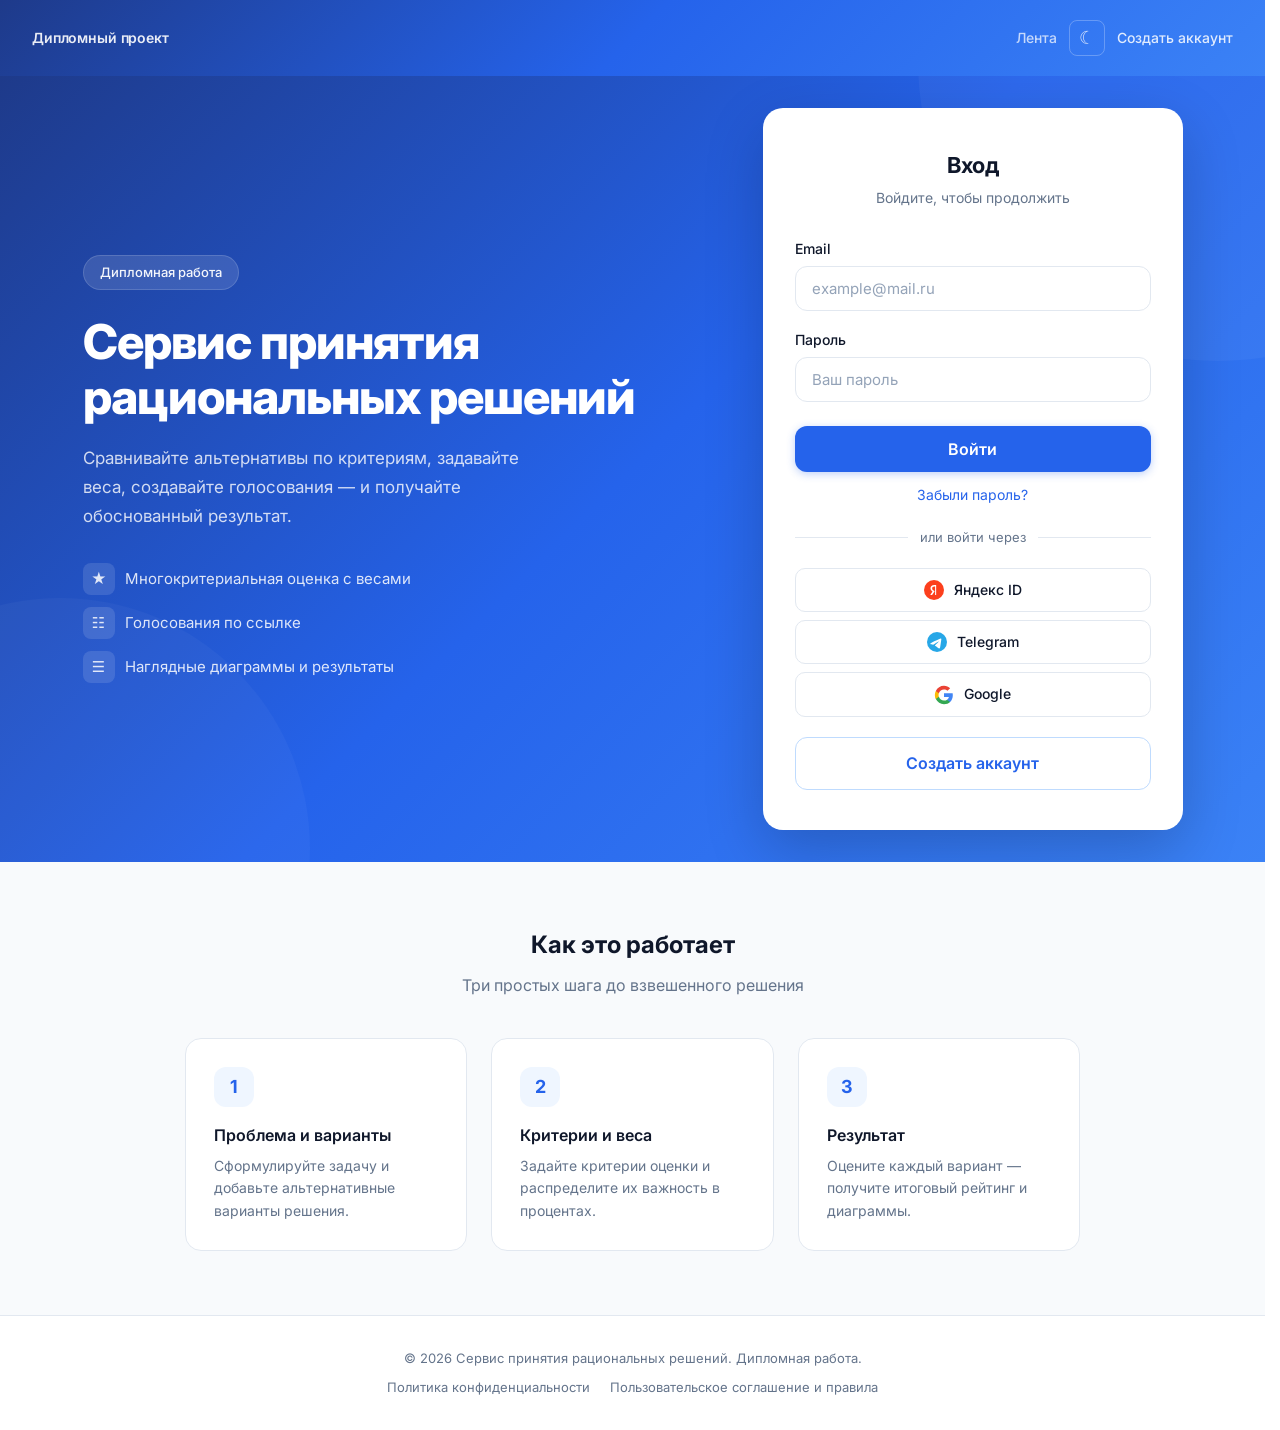
==== index.html @ 2f1ddd65 "Initial commit: Сервис принятия рациональных решений Made-with: Cursor" ====
<!DOCTYPE html>
<html lang="ru">
<head>
  <meta charset="UTF-8">
  <meta name="viewport" content="width=device-width, initial-scale=1.0">
  <title>Сервис рациональных решений</title>
  <link rel="stylesheet" href="css/styles.css">
</head>
<body>
  <div class="landing">
    <!-- Шапка -->
    <header class="topbar">
      <span class="topbar-title">Дипломный проект</span>
      <div style="display:flex;align-items:center;gap:0.75rem;">
        <a href="feed.html" class="topbar-link" style="opacity:0.85;">Лента</a>
        <button class="theme-toggle" id="themeToggle" title="Сменить тему" style="border-color:rgba(255,255,255,0.25);color:rgba(255,255,255,0.8);">&#9790;</button>
        <a href="register.html" class="topbar-link">Создать аккаунт</a>
      </div>
    </header>

    <!-- Герой: текст слева, форма входа справа -->
    <section class="hero-section">
      <div class="hero-grid">
        <div class="hero-text animate-in">
          <div class="hero-badge">Дипломная работа</div>
          <h1>Сервис принятия рациональных решений</h1>
          <p>Сравнивайте альтернативы по критериям, задавайте веса, создавайте голосования — и получайте обоснованный результат.</p>
          <ul class="hero-features">
            <li><span class="icon">&#9733;</span> Многокритериальная оценка с весами</li>
            <li><span class="icon">&#9783;</span> Голосования по ссылке</li>
            <li><span class="icon">&#9776;</span> Наглядные диаграммы и результаты</li>
          </ul>
        </div>

        <div class="hero-form-card animate-in delay-2">
          <h2>Вход</h2>
          <p class="subtitle">Войдите, чтобы продолжить</p>
          <form id="loginForm" class="auth-form" action="#" method="post">
            <div class="field">
              <label for="email">Email</label>
              <input type="email" id="email" name="email" placeholder="example@mail.ru" required>
            </div>
            <div class="field">
              <label for="password">Пароль</label>
              <input type="password" id="password" name="password" placeholder="Ваш пароль" required>
            </div>
            <button type="submit" class="btn btn-primary">Войти</button>
            <a href="forgot.html" style="display:block;text-align:center;margin-top:0.75rem;font-size:0.875rem;color:var(--primary);">Забыли пароль?</a>
          </form>
          <div class="oauth-divider">или войти через</div>
          <div class="oauth-buttons">
            <a href="/auth/yandex" class="btn-oauth yandex"><svg width="20" height="20" viewBox="0 0 24 24" fill="none"><circle cx="12" cy="12" r="12" fill="#FC3F1D"/><path d="M13.32 7.666h-.924c-1.694 0-2.585.858-2.585 2.123 0 1.43.616 2.1 1.881 2.959l1.045.704-3.003 4.548H7.49l2.695-4.076c-1.54-1.1-2.398-2.244-2.398-3.946 0-2.376 1.65-3.924 4.478-3.924h2.31V18h-1.254V7.666z" fill="#fff"/></svg>Яндекс ID</a>
            <a href="/auth/telegram" class="btn-oauth telegram"><svg width="20" height="20" viewBox="0 0 24 24" fill="none"><circle cx="12" cy="12" r="12" fill="#27A7E7"/><path d="M7.53 11.63c2.78-1.21 4.64-2.01 5.57-2.4 2.65-1.1 3.2-1.3 3.56-1.3.08 0 .26.02.37.11.1.08.12.18.14.26.01.08.03.24.01.37-.2 2.12-.99 7.27-1.4 9.65-.17 1-.51 1.34-.84 1.37-.72.07-1.26-.47-1.95-.93-1.09-.71-1.7-1.16-2.75-1.85-1.22-.8-.43-1.24.27-1.96.18-.19 3.36-3.08 3.42-3.34.01-.03.01-.15-.06-.21-.07-.06-.17-.04-.25-.02-.1.02-1.8 1.14-5.08 3.36-.48.33-.92.49-1.31.48-.43-.01-1.26-.24-1.88-.44-.76-.25-1.36-.38-1.31-.8.03-.22.33-.45.91-.68z" fill="#fff"/></svg>Telegram</a>
            <a href="/auth/google" class="btn-oauth google"><svg width="20" height="20" viewBox="0 0 24 24"><path d="M22.56 12.25c0-.78-.07-1.53-.2-2.25H12v4.26h5.92a5.06 5.06 0 0 1-2.2 3.32v2.77h3.57c2.08-1.92 3.28-4.74 3.28-8.1z" fill="#4285F4"/><path d="M12 23c2.97 0 5.46-.98 7.28-2.66l-3.57-2.77c-.98.66-2.23 1.06-3.71 1.06-2.86 0-5.29-1.93-6.16-4.53H2.18v2.84C3.99 20.53 7.7 23 12 23z" fill="#34A853"/><path d="M5.84 14.09A6.97 6.97 0 0 1 5.47 12c0-.72.13-1.43.37-2.09V7.07H2.18A11 11 0 0 0 1 12c0 1.78.43 3.46 1.18 4.93l3.66-2.84z" fill="#FBBC05"/><path d="M12 5.38c1.62 0 3.06.56 4.21 1.64l3.15-3.15C17.45 2.09 14.97 1 12 1 7.7 1 3.99 3.47 2.18 7.07l3.66 2.84c.87-2.6 3.3-4.53 6.16-4.53z" fill="#EA4335"/></svg>Google</a>
          </div>
          <div style="margin-top:0.75rem;"><a href="register.html" class="btn btn-outline" style="width:100%;">Создать аккаунт</a></div>
        </div>
      </div>
    </section>

    <!-- Как это работает -->
    <section class="how-section">
      <h2 class="how-section-title animate-in delay-1">Как это работает</h2>
      <p class="how-section-sub animate-in delay-2">Три простых шага до взвешенного решения</p>
      <div class="how-grid">
        <div class="step-card animate-in delay-2">
          <div class="step-num">1</div>
          <h3>Проблема и варианты</h3>
          <p>Сформулируйте задачу и добавьте альтернативные варианты решения.</p>
        </div>
        <div class="step-card animate-in delay-3">
          <div class="step-num">2</div>
          <h3>Критерии и веса</h3>
          <p>Задайте критерии оценки и распределите их важность в процентах.</p>
        </div>
        <div class="step-card animate-in delay-4">
          <div class="step-num">3</div>
          <h3>Результат</h3>
          <p>Оцените каждый вариант — получите итоговый рейтинг и диаграммы.</p>
        </div>
      </div>
    </section>

    <!-- Футер -->
    <footer class="footer">
      &copy; 2026 Сервис принятия рациональных решений. Дипломная работа.
      <div class="footer-links">
        <a href="privacy.html">Политика конфиденциальности</a>
        <a href="terms.html">Пользовательское соглашение и правила</a>
      </div>
    </footer>
  </div>

  <script src="js/main.js?v=4"></script>
  <script>
    document.addEventListener('DOMContentLoaded', function() {
      if (window.location.protocol === 'file:') {
        var el = document.querySelector('.hero-form-card');
        if (el) el.insertAdjacentHTML('afterbegin', '<p style="color:#b91c1c;margin-bottom:1rem;">Откройте через сервер: <a href="http://localhost:5000/">http://localhost:5000/<\/a><\/p>');
      }
      var form = document.getElementById('loginForm');
      if (form) {
        form.addEventListener('submit', function(e) {
          e.preventDefault();
          var btn = e.target.querySelector('button[type="submit"]');
          btn.disabled = true;
          btn.textContent = 'Вход...';
          apiPost('/api/login', {
            email: document.getElementById('email').value,
            password: document.getElementById('password').value
          }).then(function(res) {
            if (res.data && res.data.ok) {
              window.location.href = 'feed.html';
            } else {
              showToast((res.data && res.data.error) || 'Ошибка входа');
              btn.disabled = false;
              btn.textContent = 'Войти';
            }
          }).catch(function() {
            showToast('Ошибка соединения с сервером');
            btn.disabled = false;
            btn.textContent = 'Войти';
          });
        });
      }
    });
  </script>
</body>
</html>
---- css/styles.css ----
@import url('https://fonts.googleapis.com/css2?family=Inter:wght@400;500;600;700;800&display=swap');

:root, [data-theme="light"] {
  --primary: #2563eb;
  --primary-hover: #1d4ed8;
  --primary-light: #eff6ff;
  --primary-50: #eff6ff;
  --primary-100: #dbeafe;
  --primary-200: #bfdbfe;
  --primary-500: #3b82f6;
  --primary-600: #2563eb;
  --primary-700: #1d4ed8;
  --primary-900: #1e3a8a;
  --text: #0f172a;
  --text-muted: #64748b;
  --border: #e2e8f0;
  --bg: #ffffff;
  --bg-page: #f8fafc;
  --bg-card: #ffffff;
  --shadow-sm: 0 1px 2px rgba(0,0,0,0.05);
  --shadow-md: 0 4px 12px rgba(0,0,0,0.08);
  --shadow-lg: 0 12px 40px rgba(0,0,0,0.12);
  --hero-gradient: linear-gradient(135deg, #1e3a8a 0%, #2563eb 50%, #3b82f6 100%);
}

[data-theme="dark"] {
  --primary: #60a5fa;
  --primary-hover: #93c5fd;
  --primary-light: #1e293b;
  --primary-50: #1e293b;
  --primary-100: #1e3a5f;
  --primary-200: #1e40af;
  --primary-500: #60a5fa;
  --primary-600: #3b82f6;
  --primary-700: #93c5fd;
  --primary-900: #dbeafe;
  --text: #f1f5f9;
  --text-muted: #94a3b8;
  --border: #334155;
  --bg: #0f172a;
  --bg-page: #0f172a;
  --bg-card: #1e293b;
  --shadow-sm: 0 1px 2px rgba(0,0,0,0.2);
  --shadow-md: 0 4px 12px rgba(0,0,0,0.3);
  --shadow-lg: 0 12px 40px rgba(0,0,0,0.4);
  --hero-gradient: linear-gradient(135deg, #0f172a 0%, #1e3a8a 50%, #1e40af 100%);
}

* { box-sizing: border-box; margin: 0; padding: 0; }
html { scrollbar-gutter: stable; }

body {
  font-family: 'Inter', system-ui, -apple-system, sans-serif;
  font-size: 16px;
  line-height: 1.6;
  color: var(--text);
  background: var(--bg);
  -webkit-font-smoothing: antialiased;
  -moz-osx-font-smoothing: grayscale;
}

a { color: var(--primary); text-decoration: none; transition: color 0.2s; }
a:hover { color: var(--primary-hover); }

/* ======================== */
/*  КНОПКИ                   */
/* ======================== */
.btn {
  display: inline-flex;
  align-items: center;
  justify-content: center;
  padding: 0.75rem 1.5rem;
  font-size: 0.9375rem;
  font-weight: 600;
  border-radius: 0.75rem;
  border: none;
  cursor: pointer;
  transition: all 0.2s ease;
  font-family: inherit;
}
.btn-primary {
  background: var(--primary);
  color: #fff;
  box-shadow: 0 2px 8px rgba(37, 99, 235, 0.3);
}
.btn-primary:hover {
  background: var(--primary-hover);
  box-shadow: 0 4px 16px rgba(37, 99, 235, 0.4);
  transform: translateY(-1px);
}
.btn-primary:active {
  transform: translateY(0) scale(0.97);
  box-shadow: 0 1px 4px rgba(37, 99, 235, 0.3);
}
.btn-outline {
  background: transparent;
  color: var(--primary);
  border: 1.5px solid var(--primary-200);
}
.btn-outline:hover {
  background: var(--primary-50);
  border-color: var(--primary-500);
}
.btn-outline:active {
  transform: scale(0.97);
}
.btn-white {
  background: #fff;
  color: var(--primary);
  box-shadow: var(--shadow-md);
}
.btn-white:hover {
  box-shadow: var(--shadow-lg);
  transform: translateY(-1px);
}
.btn:disabled {
  opacity: 0.45;
  cursor: not-allowed;
  transform: none !important;
  box-shadow: none !important;
}
.btn-danger {
  background: #ef4444;
  color: #fff;
  border: none;
  cursor: pointer;
}
.btn-danger:hover {
  background: #dc2626;
}
.profile-logout-btn {
  margin-top: 1.5rem;
  width: 100%;
  padding: 0.75rem 1rem;
  border-radius: 0.625rem;
  font-size: 0.9375rem;
  font-weight: 500;
}
.profile-delete-btn {
  margin-top: 0.5rem;
  width: 100%;
  padding: 0.75rem 1rem;
  border-radius: 0.625rem;
  font-size: 0.875rem;
  font-weight: 500;
  background: transparent;
  color: #b91c1c;
  border: 1.5px solid #fecaca;
  cursor: pointer;
  transition: all 0.2s;
}
.profile-delete-btn:hover {
  background: #fef2f2;
  border-color: #f87171;
}

/* ======================== */
/*  ПОЛЯ ВВОДА              */
/* ======================== */
input[type="email"],
input[type="password"],
input[type="text"] {
  width: 100%;
  padding: 0.75rem 1rem;
  font-size: 0.9375rem;
  font-family: inherit;
  border: 1.5px solid var(--border);
  border-radius: 0.75rem;
  background: var(--bg-card);
  color: var(--text);
  transition: border-color 0.2s, box-shadow 0.2s;
}
input:focus {
  outline: none;
  border-color: var(--primary-500);
  box-shadow: 0 0 0 4px rgba(37, 99, 235, 0.12);
}
input::placeholder { color: #94a3b8; }

.field {
  margin-bottom: 1rem;
}

label {
  display: block;
  font-weight: 500;
  font-size: 0.875rem;
  color: var(--text);
  margin-bottom: 0.375rem;
}

input[type="checkbox"] {
  width: 1.125rem;
  height: 1.125rem;
  accent-color: var(--primary);
  cursor: pointer;
  flex-shrink: 0;
}

/* ======================== */
/*  АНИМАЦИИ                 */
/* ======================== */
@keyframes fadeInUp {
  from { opacity: 0; transform: translateY(24px); }
  to   { opacity: 1; transform: translateY(0); }
}
@keyframes fadeIn {
  from { opacity: 0; }
  to   { opacity: 1; }
}
@keyframes float {
  0%, 100% { transform: translateY(0); }
  50%      { transform: translateY(-8px); }
}
.animate-in    { animation: fadeInUp 0.6s ease-out both; }
.animate-fade  { animation: fadeIn 0.5s ease-out both; }
.delay-1 { animation-delay: 0.1s; }
.delay-2 { animation-delay: 0.2s; }
.delay-3 { animation-delay: 0.3s; }
.delay-4 { animation-delay: 0.4s; }

@keyframes scaleIn {
  from { opacity: 0; transform: scale(0.95); }
  to   { opacity: 1; transform: scale(1); }
}
.animate-scale { animation: scaleIn 0.3s ease-out both; }

@keyframes slideUp {
  from { opacity: 0; transform: translateY(12px); }
  to   { opacity: 1; transform: translateY(0); }
}

@keyframes shimmer {
  0%   { background-position: -200% 0; }
  100% { background-position: 200% 0; }
}
.skeleton {
  background: linear-gradient(90deg, var(--border) 25%, var(--primary-50) 50%, var(--border) 75%);
  background-size: 200% 100%;
  animation: shimmer 1.5s ease-in-out infinite;
  border-radius: 0.5rem;
}
.skeleton-line { height: 1rem; margin-bottom: 0.5rem; }
.skeleton-circle { width: 3rem; height: 3rem; border-radius: 50%; }

@keyframes pulse {
  0%, 100% { opacity: 1; }
  50%      { opacity: 0.6; }
}
.pulse { animation: pulse 2s ease-in-out infinite; }

/* ======================== */
/*  ГЛАВНАЯ СТРАНИЦА         */
/* ======================== */
.landing {
  min-height: 100vh;
  display: flex;
  flex-direction: column;
}

/* Шапка */
.topbar {
  padding: 1.25rem 2rem;
  display: flex;
  align-items: center;
  justify-content: space-between;
  position: relative;
  z-index: 5;
  background: var(--hero-gradient);
}
.topbar-title {
  font-size: 0.875rem;
  font-weight: 600;
  color: rgba(255,255,255,0.9);
  letter-spacing: -0.01em;
}
.topbar-link {
  color: rgba(255,255,255,0.85);
  font-weight: 500;
  font-size: 0.875rem;
  transition: color 0.2s;
}
.topbar-link:hover {
  color: #fff;
}

/* Герой */
.hero-section {
  flex: 1;
  display: flex;
  align-items: center;
  justify-content: center;
  background: var(--hero-gradient);
  position: relative;
  overflow: hidden;
  padding: 2rem;
}
.hero-section::before {
  content: '';
  position: absolute;
  top: -40%;
  right: -20%;
  width: 600px;
  height: 600px;
  border-radius: 50%;
  background: rgba(255,255,255,0.04);
}
.hero-section::after {
  content: '';
  position: absolute;
  bottom: -30%;
  left: -15%;
  width: 500px;
  height: 500px;
  border-radius: 50%;
  background: rgba(255,255,255,0.03);
}

.hero-grid {
  width: 100%;
  max-width: 1100px;
  display: grid;
  grid-template-columns: 1fr 420px;
  gap: 4rem;
  align-items: center;
  position: relative;
  z-index: 2;
}

/* Левая часть — текст */
.hero-text { color: #fff; }
.hero-badge {
  display: inline-block;
  background: rgba(255,255,255,0.12);
  color: rgba(255,255,255,0.95);
  padding: 0.375rem 1rem;
  border-radius: 2rem;
  font-size: 0.8125rem;
  font-weight: 500;
  margin-bottom: 1.5rem;
  backdrop-filter: blur(4px);
  border: 1px solid rgba(255,255,255,0.15);
}
.hero-text h1 {
  font-size: clamp(2rem, 4.5vw, 3rem);
  font-weight: 800;
  line-height: 1.15;
  margin-bottom: 1.25rem;
  letter-spacing: -0.02em;
}
.hero-text p {
  font-size: 1.0625rem;
  line-height: 1.7;
  color: rgba(255, 255, 255, 0.8);
  max-width: 28rem;
  margin-bottom: 2rem;
}
.hero-features {
  list-style: none;
  display: flex;
  flex-direction: column;
  gap: 0.75rem;
}
.hero-features li {
  display: flex;
  align-items: center;
  gap: 0.625rem;
  font-size: 0.9375rem;
  color: rgba(255,255,255,0.85);
}
.hero-features li .icon {
  width: 2rem;
  height: 2rem;
  border-radius: 0.5rem;
  background: rgba(255,255,255,0.12);
  display: flex;
  align-items: center;
  justify-content: center;
  font-size: 0.9375rem;
  flex-shrink: 0;
}

/* Правая часть — форма */
.hero-form-card {
  background: var(--bg-card);
  border-radius: 1.25rem;
  padding: 2.5rem 2rem;
  box-shadow: 0 20px 60px rgba(0, 0, 0, 0.2);
}
.hero-form-card h2 {
  font-size: 1.375rem;
  font-weight: 700;
  color: var(--text);
  text-align: center;
  margin-bottom: 0.25rem;
}
.hero-form-card .subtitle {
  font-size: 0.875rem;
  color: var(--text-muted);
  text-align: center;
  margin-bottom: 1.75rem;
}
.hero-form-card .field { margin-bottom: 1.125rem; }
.hero-form-card .btn {
  width: 100%;
  padding: 0.8125rem;
  font-size: 1rem;
  margin-top: 0.5rem;
}
.hero-form-card .form-footer {
  text-align: center;
  margin-top: 1.25rem;
  font-size: 0.875rem;
  color: var(--text-muted);
}
.hero-form-card .divider {
  display: flex;
  align-items: center;
  gap: 1rem;
  margin: 1.5rem 0;
  color: var(--text-muted);
  font-size: 0.8125rem;
}
.hero-form-card .divider::before,
.hero-form-card .divider::after {
  content: '';
  flex: 1;
  height: 1px;
  background: var(--border);
}

/* Карточки «как работает» */
.how-section {
  background: var(--bg-page);
  padding: 4rem 2rem;
}
.how-section-title {
  text-align: center;
  font-size: 1.5rem;
  font-weight: 700;
  margin-bottom: 0.5rem;
  color: var(--text);
}
.how-section-sub {
  text-align: center;
  color: var(--text-muted);
  margin-bottom: 2.5rem;
  font-size: 1rem;
}
.how-grid {
  display: grid;
  grid-template-columns: repeat(auto-fit, minmax(260px, 1fr));
  gap: 1.5rem;
  max-width: 56rem;
  margin: 0 auto;
}
.step-card {
  background: var(--bg-card);
  border: 1px solid var(--border);
  border-radius: 1rem;
  padding: 1.75rem;
  transition: box-shadow 0.25s, transform 0.25s;
}
.step-card:hover {
  box-shadow: var(--shadow-md);
  transform: translateY(-4px);
}
.step-num {
  width: 2.5rem;
  height: 2.5rem;
  border-radius: 0.75rem;
  background: var(--primary-50);
  color: var(--primary);
  display: flex;
  align-items: center;
  justify-content: center;
  font-weight: 700;
  font-size: 1.125rem;
  margin-bottom: 1rem;
}
.step-card h3 {
  font-size: 1rem;
  font-weight: 600;
  margin-bottom: 0.375rem;
}
.step-card p {
  font-size: 0.875rem;
  color: var(--text-muted);
  line-height: 1.6;
}

/* Футер */
.footer {
  border-top: 1px solid var(--border);
  padding: 2rem;
  text-align: center;
  font-size: 0.8125rem;
  color: var(--text-muted);
  background: var(--bg);
}
.footer-links { margin-top: 0.5rem; }
.footer-links a {
  color: var(--text-muted);
  margin: 0 0.5rem;
  font-size: 0.8125rem;
}
.footer-links a:hover { color: var(--primary); }

/* ======================== */
/*  СТРАНИЦА РЕГИСТРАЦИИ     */
/* ======================== */
.auth-page {
  min-height: 100vh;
  display: flex;
  background: var(--bg-page);
}
.auth-left {
  flex: 1;
  background: var(--hero-gradient);
  display: flex;
  align-items: center;
  justify-content: center;
  padding: 3rem;
  position: relative;
  overflow: hidden;
}
.auth-left::before {
  content: '';
  position: absolute;
  top: -30%;
  right: -20%;
  width: 500px;
  height: 500px;
  border-radius: 50%;
  background: rgba(255,255,255,0.04);
}
.auth-left-content {
  position: relative;
  z-index: 2;
  color: #fff;
  max-width: 24rem;
}
.auth-left-content h2 {
  font-size: 2rem;
  font-weight: 800;
  margin-bottom: 1rem;
  line-height: 1.2;
}
.auth-left-content p {
  font-size: 1rem;
  color: rgba(255,255,255,0.8);
  line-height: 1.7;
}
.auth-right {
  flex: 1;
  display: flex;
  align-items: flex-start;
  justify-content: center;
  padding: 2rem;
  background: var(--bg-page);
  overflow-y: auto;
  max-height: 100vh;
}
.auth-box {
  width: 100%;
  max-width: 26rem;
  background: var(--bg-card);
  border-radius: 1rem;
  margin: auto 0;
  padding: 2rem;
}
.auth-box .back-link {
  display: inline-flex;
  align-items: center;
  gap: 0.375rem;
  font-size: 0.875rem;
  color: var(--text-muted);
  margin-bottom: 2rem;
}
.auth-box .back-link:hover { color: var(--primary); }
.auth-box h1 {
  font-size: 1.75rem;
  font-weight: 700;
  margin-bottom: 0.25rem;
}
.auth-box .sub {
  font-size: 0.9375rem;
  color: var(--text-muted);
  margin-bottom: 2rem;
}
.auth-form .field { margin-bottom: 1.125rem; }
.auth-form .btn {
  width: 100%;
  padding: 0.8125rem;
  margin-top: 0.375rem;
}

/* Чекбоксы */
.checkbox-group { margin-top: 0.5rem; margin-bottom: 1.25rem; }
.auth-checkbox {
  display: flex;
  gap: 0.625rem;
  align-items: flex-start;
  margin-bottom: 0.875rem;
  cursor: pointer;
}
.auth-checkbox input { margin-top: 0.1875rem; }
.auth-checkbox span {
  font-size: 0.8125rem;
  color: var(--text-muted);
  line-height: 1.5;
}
.auth-checkbox a { font-weight: 500; }

.auth-footer-text {
  text-align: center;
  margin-top: 1.5rem;
  font-size: 0.875rem;
  color: var(--text-muted);
}

.error-msg {
  font-size: 0.8125rem;
  color: #dc2626;
  margin-top: 0.25rem;
}

/* ======================== */
/*  ДОКУМЕНТЫ                */
/* ======================== */
.doc {
  max-width: 48rem;
  margin: 0 auto;
  padding: 3rem 1.5rem;
  color: var(--text);
  background: var(--bg-page);
  min-height: 100vh;
}
.doc h1 { font-size: 1.75rem; font-weight: 700; margin-bottom: 1.5rem; }
.doc h2 { font-size: 1.125rem; font-weight: 600; margin: 2rem 0 0.5rem; }
.doc p  { margin: 0 0 1rem; color: var(--text-muted); line-height: 1.7; }

/* ======================== */
/*  АДАПТИВ                  */
/* ======================== */
/* field-row for register */
.field-row {
  display: grid;
  grid-template-columns: 1fr 1fr;
  gap: 0.75rem;
}
input[type="date"] {
  width: 100%;
  padding: 0.75rem 1rem;
  font-size: 0.9375rem;
  font-family: inherit;
  border: 1.5px solid var(--border);
  border-radius: 0.75rem;
  background: #fff;
  transition: border-color 0.2s, box-shadow 0.2s;
}
input[type="date"]:focus {
  outline: none;
  border-color: var(--primary-500);
  box-shadow: 0 0 0 4px rgba(37, 99, 235, 0.12);
}

@media (max-width: 900px) {
  .hero-grid {
    grid-template-columns: 1fr;
    gap: 2.5rem;
    text-align: center;
  }
  .hero-text p { margin-left: auto; margin-right: auto; }
  .hero-features { align-items: center; }
  .hero-form-card { max-width: 420px; margin: 0 auto; }

  .auth-left { display: none; }
  .auth-right { flex: 1; }
  .field-row { grid-template-columns: 1fr; }
}

@media (max-width: 600px) {
  .topbar { padding: 1rem 1.25rem; }
  .hero-section { padding: 1.5rem 1rem; }
  .hero-form-card { padding: 1.75rem 1.25rem; }
  .how-section { padding: 2.5rem 1rem; }
}

/* ======================== */
/*  THEME TOGGLE              */
/* ======================== */
.theme-toggle {
  background: none;
  border: 1.5px solid var(--border);
  border-radius: 0.5rem;
  width: 2.25rem;
  height: 2.25rem;
  display: flex;
  align-items: center;
  justify-content: center;
  cursor: pointer;
  font-size: 1.125rem;
  color: var(--text-muted);
  transition: all 0.2s;
  flex-shrink: 0;
}
.theme-toggle:hover {
  background: var(--primary-50);
  color: var(--primary);
  border-color: var(--primary-200);
}

/* ======================== */
/*  COUNTDOWN TIMER           */
/* ======================== */
.countdown {
  display: flex;
  gap: 0.5rem;
  flex-wrap: wrap;
}
.countdown-unit {
  background: var(--primary-50);
  border: 1px solid var(--primary-100);
  border-radius: 0.625rem;
  padding: 0.5rem 0.75rem;
  text-align: center;
  min-width: 3.5rem;
}
.countdown-num {
  font-size: 1.25rem;
  font-weight: 700;
  color: var(--primary);
  line-height: 1.2;
}
.countdown-label {
  font-size: 0.625rem;
  color: var(--text-muted);
  text-transform: uppercase;
  letter-spacing: 0.04em;
}
.countdown-expired {
  color: #dc2626;
  font-weight: 600;
  font-size: 0.875rem;
}

/* ======================== */
/*  SHARE SOCIALS             */
/* ======================== */
.share-socials {
  display: flex;
  gap: 0.75rem;
  justify-content: center;
  margin-top: 1.25rem;
}
.share-social-btn {
  display: inline-flex;
  align-items: center;
  justify-content: center;
  width: 2.75rem;
  height: 2.75rem;
  border-radius: 50%;
  border: none;
  cursor: pointer;
  color: #fff;
  transition: transform 0.2s, box-shadow 0.2s;
}
.share-social-btn svg { width: 20px; height: 20px; }
.share-social-btn:hover {
  transform: translateY(-3px) scale(1.1);
  box-shadow: 0 6px 16px rgba(0,0,0,0.2);
}
.share-social-btn.tg { background: #2AABEE; }
.share-social-btn.vk { background: #0077FF; }
.share-social-btn.wa { background: #25D366; }
.share-social-btn.email-share { background: #64748b; }

/* ======================== */
/*  OAUTH BUTTONS              */
/* ======================== */
.oauth-divider { display:flex; align-items:center; gap:0.75rem; margin:1.25rem 0; color:var(--text-muted); font-size:0.8125rem; }
.oauth-divider::before, .oauth-divider::after { content:''; flex:1; height:1px; background:var(--border); }
.oauth-buttons { display:flex; flex-direction:column; gap:0.5rem; }
.btn-oauth { display:flex; align-items:center; justify-content:center; gap:0.625rem; width:100%; padding:0.625rem 1rem; border-radius:0.625rem; border:1.5px solid var(--border); background:var(--bg-card); color:var(--text); font-size:0.875rem; font-weight:500; cursor:pointer; transition:all 0.2s; }
.btn-oauth:hover { border-color:var(--primary-200); background:var(--primary-50); transform:translateY(-1px); box-shadow:var(--shadow-sm); }
.btn-oauth svg, .btn-oauth img { width:20px; height:20px; flex-shrink:0; }
.btn-oauth.yandex:hover { border-color:#fc0; }
.btn-oauth.telegram:hover { border-color:#27A7E7; }
.btn-oauth.google:hover { border-color:#4285f4; }

/* ======================== */
/*  SMOOTH TRANSITIONS        */
/* ======================== */
body, .sidebar, .main-header, .modal, .step-card, .hero-form-card,
.stat-card, .action-card, .poll-item, .profile-card, input, select {
  transition: background-color 0.3s, color 0.3s, border-color 0.3s;
}

/* ======================== */
/*  TOAST NOTIFICATION        */
/* ======================== */
.toast {
  position: fixed;
  bottom: 1.5rem;
  right: 1.5rem;
  background: var(--text);
  color: var(--bg);
  padding: 0.75rem 1.25rem;
  border-radius: 0.75rem;
  font-size: 0.875rem;
  font-weight: 500;
  box-shadow: var(--shadow-lg);
  z-index: 1000;
  animation: slideUp 0.3s ease, fadeOut 0.3s ease 2.5s forwards;
}
@keyframes fadeOut {
  to { opacity: 0; transform: translateY(8px); }
}
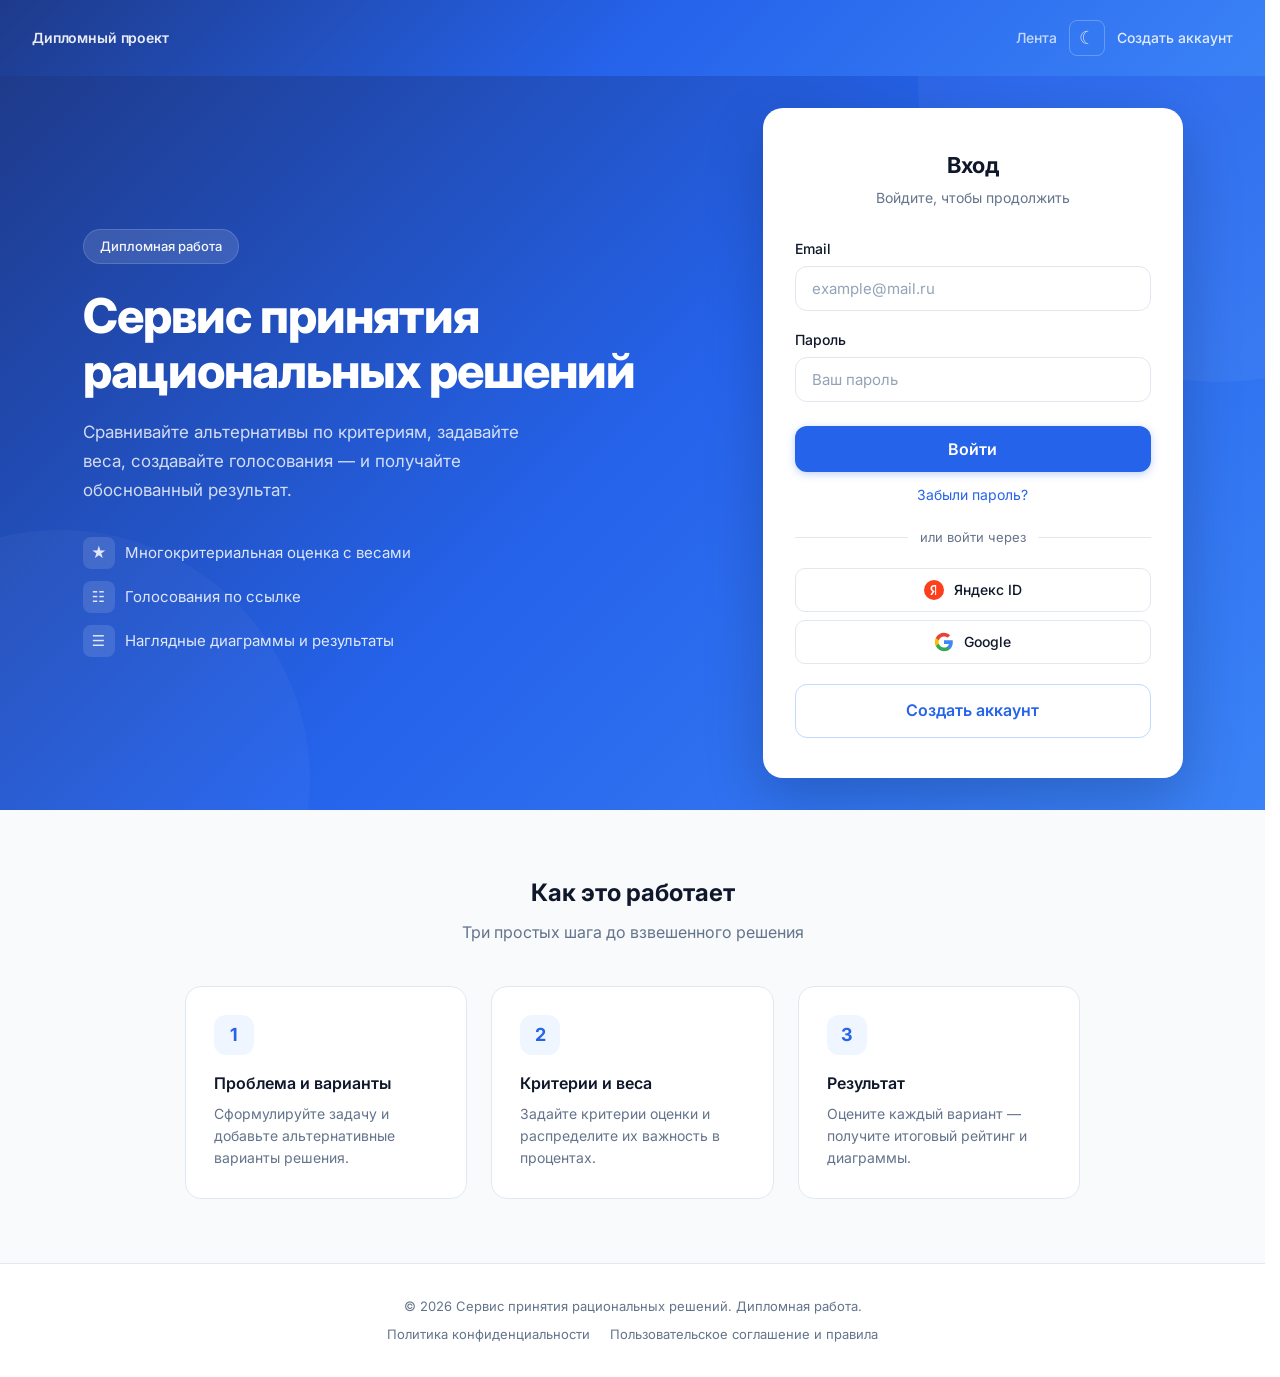
==== commit e8408d8b: "Update docs to 6 Mar 2026, remove Telegram OAuth (keep Yandex, Google) Made-with: Cursor" ====
--- a/index.html
+++ b/index.html
@@ -50,7 +50,6 @@
           <div class="oauth-divider">или войти через</div>
           <div class="oauth-buttons">
             <a href="/auth/yandex" class="btn-oauth yandex"><svg width="20" height="20" viewBox="0 0 24 24" fill="none"><circle cx="12" cy="12" r="12" fill="#FC3F1D"/><path d="M13.32 7.666h-.924c-1.694 0-2.585.858-2.585 2.123 0 1.43.616 2.1 1.881 2.959l1.045.704-3.003 4.548H7.49l2.695-4.076c-1.54-1.1-2.398-2.244-2.398-3.946 0-2.376 1.65-3.924 4.478-3.924h2.31V18h-1.254V7.666z" fill="#fff"/></svg>Яндекс ID</a>
-            <a href="/auth/telegram" class="btn-oauth telegram"><svg width="20" height="20" viewBox="0 0 24 24" fill="none"><circle cx="12" cy="12" r="12" fill="#27A7E7"/><path d="M7.53 11.63c2.78-1.21 4.64-2.01 5.57-2.4 2.65-1.1 3.2-1.3 3.56-1.3.08 0 .26.02.37.11.1.08.12.18.14.26.01.08.03.24.01.37-.2 2.12-.99 7.27-1.4 9.65-.17 1-.51 1.34-.84 1.37-.72.07-1.26-.47-1.95-.93-1.09-.71-1.7-1.16-2.75-1.85-1.22-.8-.43-1.24.27-1.96.18-.19 3.36-3.08 3.42-3.34.01-.03.01-.15-.06-.21-.07-.06-.17-.04-.25-.02-.1.02-1.8 1.14-5.08 3.36-.48.33-.92.49-1.31.48-.43-.01-1.26-.24-1.88-.44-.76-.25-1.36-.38-1.31-.8.03-.22.33-.45.91-.68z" fill="#fff"/></svg>Telegram</a>
             <a href="/auth/google" class="btn-oauth google"><svg width="20" height="20" viewBox="0 0 24 24"><path d="M22.56 12.25c0-.78-.07-1.53-.2-2.25H12v4.26h5.92a5.06 5.06 0 0 1-2.2 3.32v2.77h3.57c2.08-1.92 3.28-4.74 3.28-8.1z" fill="#4285F4"/><path d="M12 23c2.97 0 5.46-.98 7.28-2.66l-3.57-2.77c-.98.66-2.23 1.06-3.71 1.06-2.86 0-5.29-1.93-6.16-4.53H2.18v2.84C3.99 20.53 7.7 23 12 23z" fill="#34A853"/><path d="M5.84 14.09A6.97 6.97 0 0 1 5.47 12c0-.72.13-1.43.37-2.09V7.07H2.18A11 11 0 0 0 1 12c0 1.78.43 3.46 1.18 4.93l3.66-2.84z" fill="#FBBC05"/><path d="M12 5.38c1.62 0 3.06.56 4.21 1.64l3.15-3.15C17.45 2.09 14.97 1 12 1 7.7 1 3.99 3.47 2.18 7.07l3.66 2.84c.87-2.6 3.3-4.53 6.16-4.53z" fill="#EA4335"/></svg>Google</a>
           </div>
           <div style="margin-top:0.75rem;"><a href="register.html" class="btn btn-outline" style="width:100%;">Создать аккаунт</a></div>
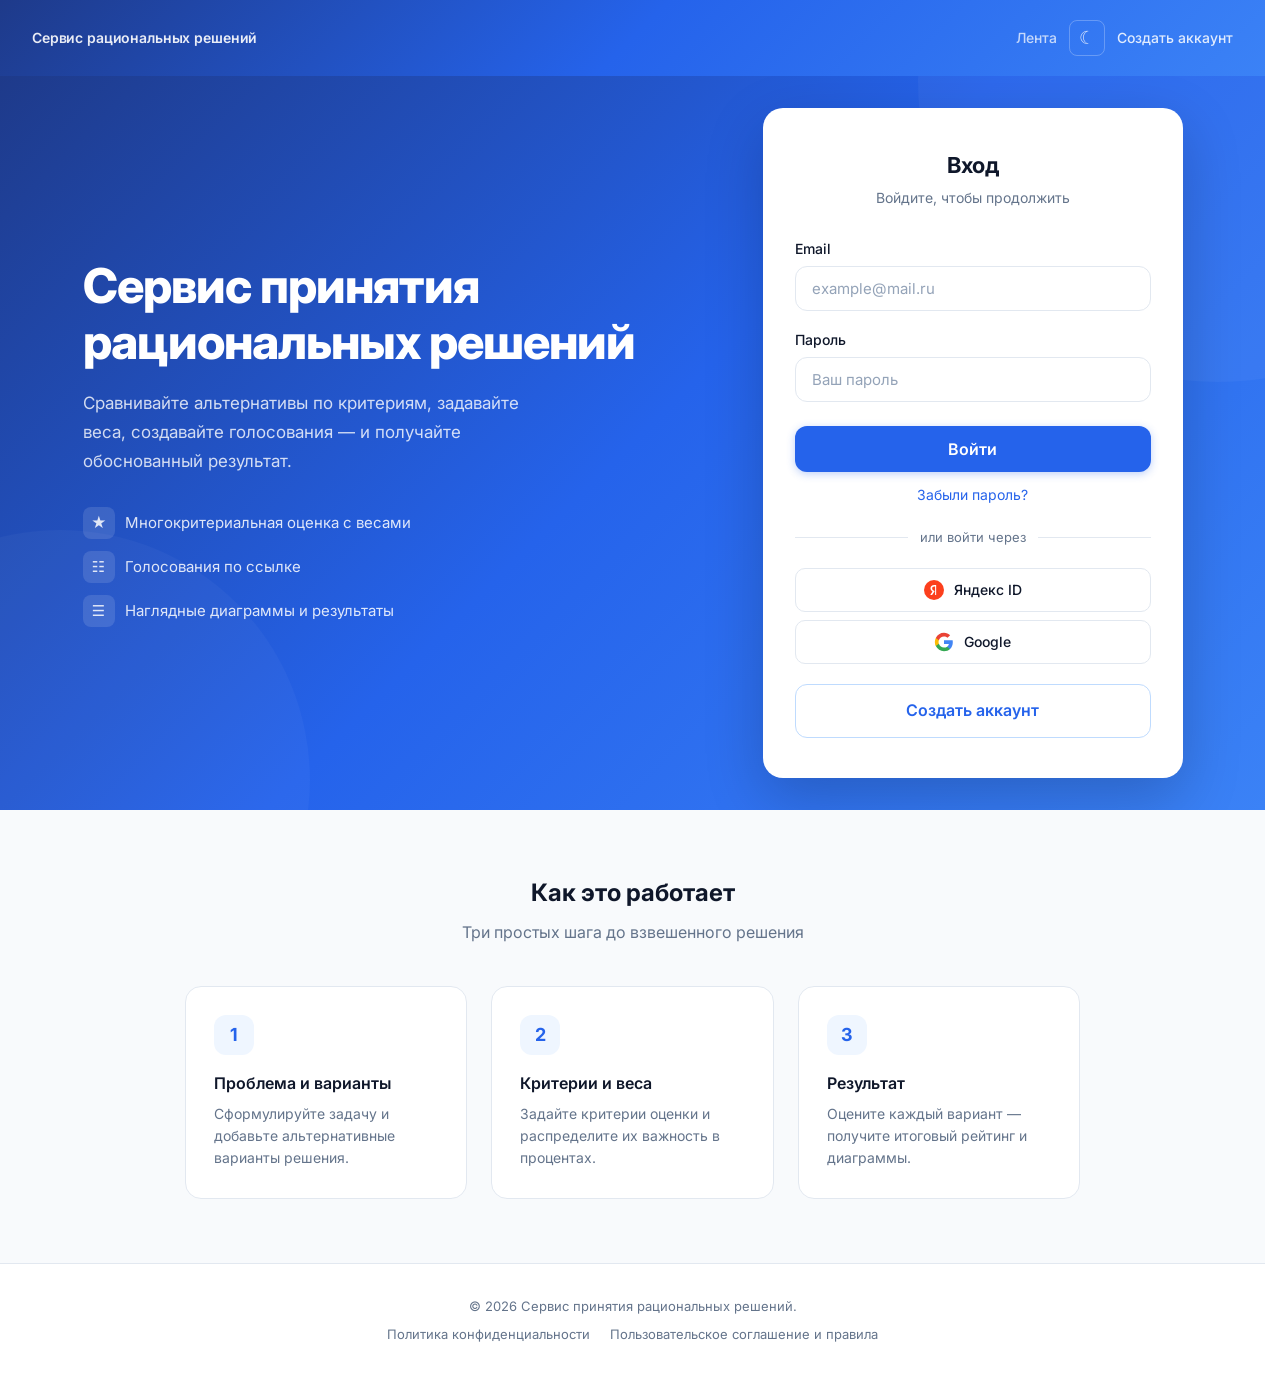
==== commit ddf9814a: "UI: ссылки назад на мобильных, главная без дипломных формулировок; удалены лишние md и бэкапы ключей" ====
--- a/index.html
+++ b/index.html
@@ -10,7 +10,7 @@
   <div class="landing">
     <!-- Шапка -->
     <header class="topbar">
-      <span class="topbar-title">Дипломный проект</span>
+      <span class="topbar-title">Сервис рациональных решений</span>
       <div style="display:flex;align-items:center;gap:0.75rem;">
         <a href="feed.html" class="topbar-link" style="opacity:0.85;">Лента</a>
         <button class="theme-toggle" id="themeToggle" title="Сменить тему" style="border-color:rgba(255,255,255,0.25);color:rgba(255,255,255,0.8);">&#9790;</button>
@@ -22,7 +22,6 @@
     <section class="hero-section">
       <div class="hero-grid">
         <div class="hero-text animate-in">
-          <div class="hero-badge">Дипломная работа</div>
           <h1>Сервис принятия рациональных решений</h1>
           <p>Сравнивайте альтернативы по критериям, задавайте веса, создавайте голосования — и получайте обоснованный результат.</p>
           <ul class="hero-features">
@@ -82,7 +81,7 @@
 
     <!-- Футер -->
     <footer class="footer">
-      &copy; 2026 Сервис принятия рациональных решений. Дипломная работа.
+      &copy; 2026 Сервис принятия рациональных решений.
       <div class="footer-links">
         <a href="privacy.html">Политика конфиденциальности</a>
         <a href="terms.html">Пользовательское соглашение и правила</a>
--- a/css/styles.css
+++ b/css/styles.css
@@ -47,7 +47,17 @@
 }
 
 * { box-sizing: border-box; margin: 0; padding: 0; }
-html { scrollbar-gutter: stable; }
+html { scrollbar-gutter: stable; overflow-x: hidden; }
+
+/* Длинный текст — везде перенос и без overflow */
+.text-wrap, .vote-title, .vote-desc, .vote-option-text, .vote-author,
+.respond-title, .respond-desc, .respond-author, .alt-name,
+.result-text, .result-head, .poll-title, .share-preview-text {
+  word-wrap: break-word;
+  overflow-wrap: break-word;
+  word-break: break-word;
+  min-width: 0;
+}
 
 body {
   font-family: 'Inter', system-ui, -apple-system, sans-serif;
@@ -55,6 +65,7 @@
   line-height: 1.6;
   color: var(--text);
   background: var(--bg);
+  overflow-x: hidden;
   -webkit-font-smoothing: antialiased;
   -moz-osx-font-smoothing: grayscale;
 }
@@ -159,7 +170,8 @@
 /* ======================== */
 input[type="email"],
 input[type="password"],
-input[type="text"] {
+input[type="text"],
+textarea {
   width: 100%;
   padding: 0.75rem 1rem;
   font-size: 0.9375rem;
@@ -169,8 +181,16 @@
   background: var(--bg-card);
   color: var(--text);
   transition: border-color 0.2s, box-shadow 0.2s;
-}
-input:focus {
+  box-sizing: border-box;
+}
+textarea {
+  min-height: 4rem;
+  resize: none;
+  word-wrap: break-word;
+  overflow-wrap: break-word;
+}
+input:focus,
+textarea:focus {
   outline: none;
   border-color: var(--primary-500);
   box-shadow: 0 0 0 4px rgba(37, 99, 235, 0.12);
@@ -264,6 +284,7 @@
   display: flex;
   align-items: center;
   justify-content: space-between;
+  gap: 0.75rem;
   position: relative;
   z-index: 5;
   background: var(--hero-gradient);
@@ -273,6 +294,10 @@
   font-weight: 600;
   color: rgba(255,255,255,0.9);
   letter-spacing: -0.01em;
+  min-width: 0;
+  flex: 1 1 auto;
+  line-height: 1.3;
+  padding-right: 0.5rem;
 }
 .topbar-link {
   color: rgba(255,255,255,0.85);
@@ -329,18 +354,6 @@
 
 /* Левая часть — текст */
 .hero-text { color: #fff; }
-.hero-badge {
-  display: inline-block;
-  background: rgba(255,255,255,0.12);
-  color: rgba(255,255,255,0.95);
-  padding: 0.375rem 1rem;
-  border-radius: 2rem;
-  font-size: 0.8125rem;
-  font-weight: 500;
-  margin-bottom: 1.5rem;
-  backdrop-filter: blur(4px);
-  border: 1px solid rgba(255,255,255,0.15);
-}
 .hero-text h1 {
   font-size: clamp(2rem, 4.5vw, 3rem);
   font-weight: 800;
@@ -685,6 +698,17 @@
   .hero-section { padding: 1.5rem 1rem; }
   .hero-form-card { padding: 1.75rem 1.25rem; }
   .how-section { padding: 2.5rem 1rem; }
+
+  /* Авторизация на мобильных — чуть удобнее */
+  .auth-right { padding: 1.25rem 1rem; align-items: center; }
+  .auth-box { padding: 1.5rem 1.25rem; }
+  .auth-box h1 { font-size: 1.5rem; margin-bottom: 0.125rem; }
+  .auth-box .sub { margin-bottom: 1.5rem; font-size: 0.875rem; }
+  .auth-form .field { margin-bottom: 1.25rem; }
+  .auth-form .field label { margin-bottom: 0.5rem; font-size: 0.8125rem; }
+  .auth-form .btn { padding: 0.875rem; margin-top: 0.5rem; }
+  .oauth-divider { margin: 1rem 0; }
+  .auth-footer-text { margin-top: 1.25rem; }
 }
 
 /* ======================== */
